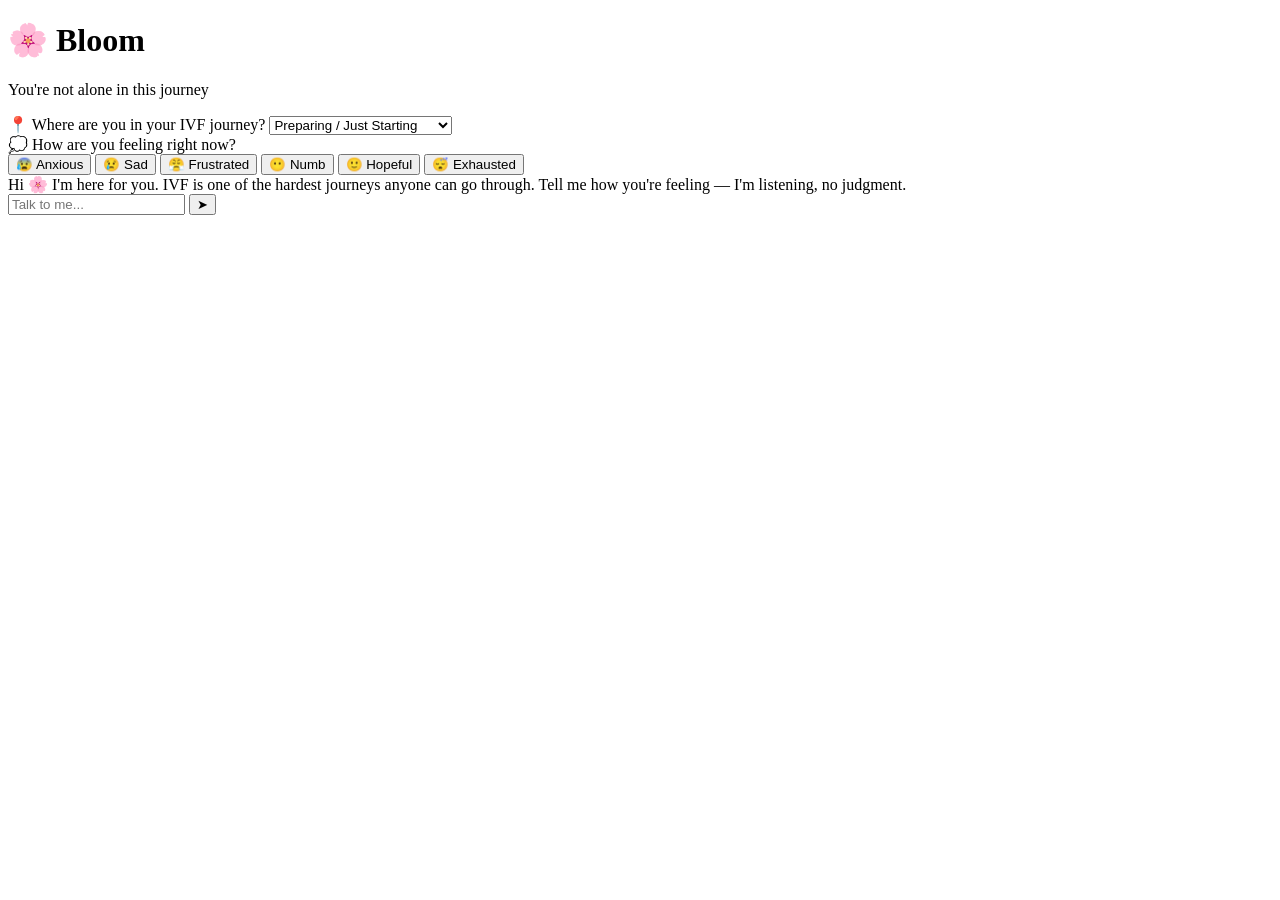
==== templates/index.html @ 7bbc2a42 "Create index.html" ====
<!DOCTYPE html>
<html>
<head>
    <meta name="viewport" content="width=device-width, initial-scale=1.0">
    <title>Bloom - IVF Support Companion</title>
    <link rel="stylesheet" href="/static/style.css">
</head>
<body>
    <div class="header">
        <h1>🌸 Bloom</h1>
        <p>You're not alone in this journey</p>
    </div>

    <div class="stage-selector">
        <label>📍 Where are you in your IVF journey?</label>
        <select id="stage">
            <option value="preparing">Preparing / Just Starting</option>
            <option value="stimulation">Stimulation Phase</option>
            <option value="retrieval">Egg Retrieval</option>
            <option value="transfer">Embryo Transfer</option>
            <option value="tww">Two-Week Wait 😰</option>
            <option value="results">Just Got Results</option>
            <option value="failed">Dealing with a Failed Cycle</option>
        </select>
    </div>

    <div class="mood-selector">
        <label>💭 How are you feeling right now?</label>
        <div class="mood-buttons">
            <button class="mood-btn" onclick="selectMood(this)">😰 Anxious</button>
            <button class="mood-btn" onclick="selectMood(this)">😢 Sad</button>
            <button class="mood-btn" onclick="selectMood(this)">😤 Frustrated</button>
            <button class="mood-btn" onclick="selectMood(this)">😶 Numb</button>
            <button class="mood-btn" onclick="selectMood(this)">🙂 Hopeful</button>
            <button class="mood-btn" onclick="selectMood(this)">😴 Exhausted</button>
        </div>
    </div>

    <div class="chat-container">
        <div class="chat-messages" id="messages">
            <div class="message bot">
                Hi 🌸 I'm here for you. IVF is one of the hardest journeys anyone can go through. Tell me how you're feeling — I'm listening, no judgment.
            </div>
        </div>
        <div class="typing" id="typing" style="display:none">Typing...</div>
        <div class="chat-input">
            <input type="text" id="userInput" placeholder="Talk to me..."
                onkeypress="if(event.key==='Enter') sendMessage()"/>
            <button onclick="sendMessage()">➤</button>
        </div>
    </div>

    <script src="/static/app.js"></script>
</body>
  </html>
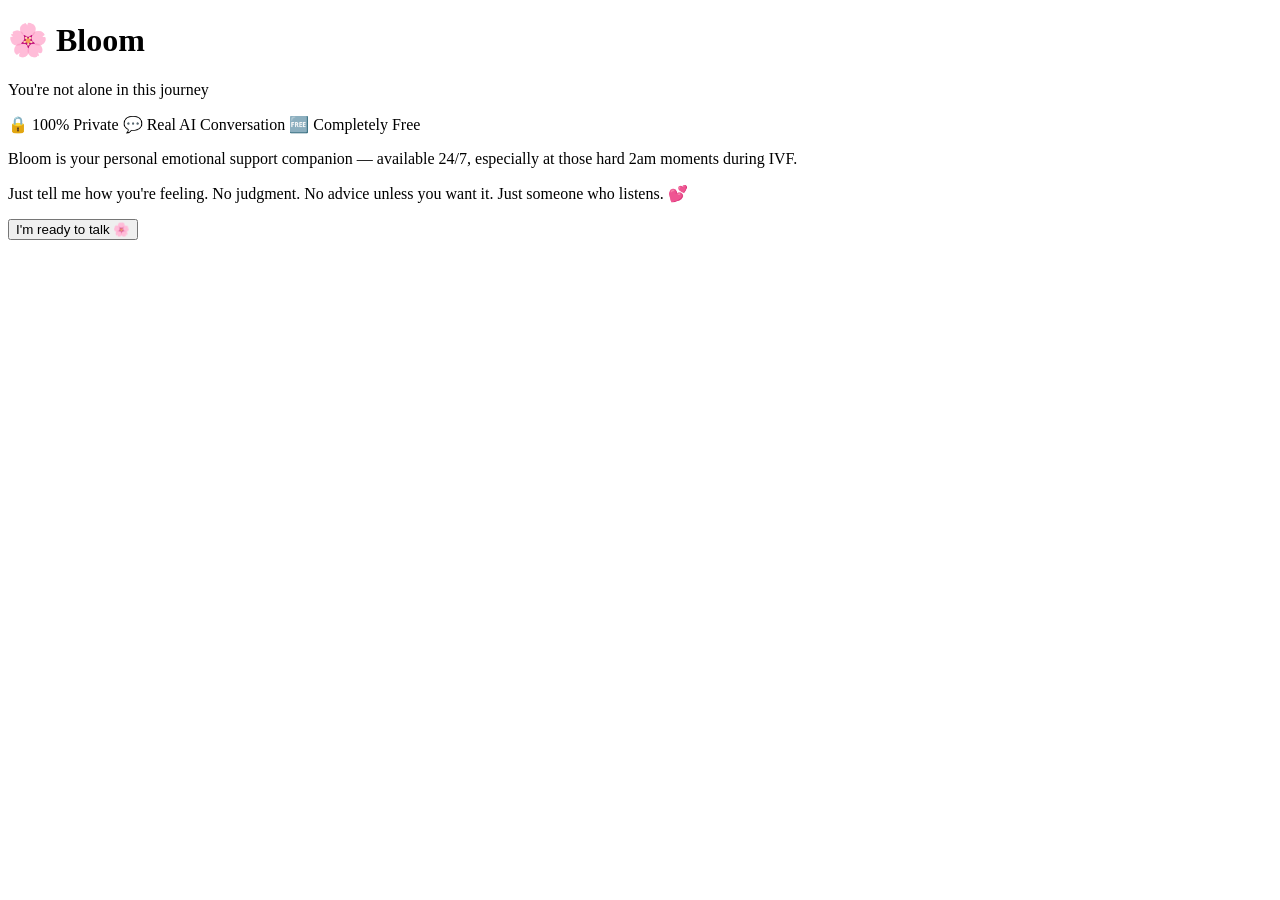
==== commit fac25b96: "Update index.html" ====
--- a/templates/index.html
+++ b/templates/index.html
@@ -1,55 +1,114 @@
 <!DOCTYPE html>
 <html>
 <head>
+    <!-- Google tag (gtag.js) -->
+    <script async src="https://www.googletagmanager.com/gtag/js?id=G-Y55SC76ZLN"></script>
+    <script>
+      window.dataLayer = window.dataLayer || [];
+      function gtag(){dataLayer.push(arguments);}
+      gtag('js', new Date());
+      gtag('config', 'G-Y55SC76ZLN');
+    </script>
     <meta name="viewport" content="width=device-width, initial-scale=1.0">
     <title>Bloom - IVF Support Companion</title>
     <link rel="stylesheet" href="/static/style.css">
 </head>
 <body>
-    <div class="header">
-        <h1>🌸 Bloom</h1>
-        <p>You're not alone in this journey</p>
-    </div>
 
-    <div class="stage-selector">
-        <label>📍 Where are you in your IVF journey?</label>
-        <select id="stage">
-            <option value="preparing">Preparing / Just Starting</option>
-            <option value="stimulation">Stimulation Phase</option>
-            <option value="retrieval">Egg Retrieval</option>
-            <option value="transfer">Embryo Transfer</option>
-            <option value="tww">Two-Week Wait 😰</option>
-            <option value="results">Just Got Results</option>
-            <option value="failed">Dealing with a Failed Cycle</option>
-        </select>
-    </div>
+    <!-- Welcome Overlay -->
+    <div class="welcome-overlay" id="welcomeOverlay">
+        <div class="welcome-box">
+            <h1>🌸 Bloom</h1>
+            <p class="welcome-tagline">You're not alone in this journey</p>
+            
+            <div class="trust-badges">
+                <span>🔒 100% Private</span>
+                <span>💬 Real AI Conversation</span>
+                <span>🆓 Completely Free</span>
+            </div>
 
-    <div class="mood-selector">
-        <label>💭 How are you feeling right now?</label>
-        <div class="mood-buttons">
-            <button class="mood-btn" onclick="selectMood(this)">😰 Anxious</button>
-            <button class="mood-btn" onclick="selectMood(this)">😢 Sad</button>
-            <button class="mood-btn" onclick="selectMood(this)">😤 Frustrated</button>
-            <button class="mood-btn" onclick="selectMood(this)">😶 Numb</button>
-            <button class="mood-btn" onclick="selectMood(this)">🙂 Hopeful</button>
-            <button class="mood-btn" onclick="selectMood(this)">😴 Exhausted</button>
+            <p class="welcome-desc">
+                Bloom is your personal emotional support companion — available 24/7, especially at those hard 2am moments during IVF.
+            </p>
+
+            <p class="welcome-desc">
+                Just tell me how you're feeling. No judgment. No advice unless you want it. Just someone who listens. 💕
+            </p>
+
+            <button class="start-btn" onclick="startChat()">I'm ready to talk 🌸</button>
         </div>
     </div>
 
-    <div class="chat-container">
-        <div class="chat-messages" id="messages">
-            <div class="message bot">
-                Hi 🌸 I'm here for you. IVF is one of the hardest journeys anyone can go through. Tell me how you're feeling — I'm listening, no judgment.
+    <!-- Main App -->
+    <div class="main-app" id="mainApp" style="display:none">
+        <div class="header">
+            <h1>🌸 Bloom</h1>
+            <p>You're not alone in this journey</p>
+        </div>
+
+        <div class="trust-strip">
+            <span>🔒 Private</span>
+            <span>💬 AI Support</span>
+            <span>🆓 Free</span>
+            <span>🌸 Built for IVF</span>
+        </div>
+
+        <div class="stage-selector">
+            <label>📍 Where are you in your IVF journey?</label>
+            <select id="stage">
+                <option value="preparing">Preparing / Just Starting</option>
+                <option value="stimulation">Stimulation Phase</option>
+                <option value="retrieval">Egg Retrieval</option>
+                <option value="transfer">Embryo Transfer</option>
+                <option value="tww">Two-Week Wait 😰</option>
+                <option value="results">Just Got Results</option>
+                <option value="failed">Dealing with a Failed Cycle</option>
+            </select>
+        </div>
+
+        <div class="mood-selector">
+            <label>💭 How are you feeling right now?</label>
+            <div class="mood-buttons">
+                <button class="mood-btn" onclick="selectMood(this)">😰 Anxious</button>
+                <button class="mood-btn" onclick="selectMood(this)">😢 Sad</button>
+                <button class="mood-btn" onclick="selectMood(this)">😤 Frustrated</button>
+                <button class="mood-btn" onclick="selectMood(this)">😶 Numb</button>
+                <button class="mood-btn" onclick="selectMood(this)">🙂 Hopeful</button>
+                <button class="mood-btn" onclick="selectMood(this)">😴 Exhausted</button>
             </div>
         </div>
-        <div class="typing" id="typing" style="display:none">Typing...</div>
-        <div class="chat-input">
-            <input type="text" id="userInput" placeholder="Talk to me..."
-                onkeypress="if(event.key==='Enter') sendMessage()"/>
-            <button onclick="sendMessage()">➤</button>
+
+        <div class="chat-container">
+            <div class="chat-messages" id="messages">
+                <div class="message bot">
+                    Hi 🌸 I'm here for you. IVF is one of the hardest journeys anyone can go through. Tell me how you're feeling — I'm listening, no judgment.
+                </div>
+                <div class="message hint">
+                    💡 Try saying: "I'm so anxious about my results" or "I can't sleep during the two week wait"
+                </div>
+            </div>
+            <div class="typing" id="typing" style="display:none">Typing...</div>
+            <div class="chat-input">
+                <input type="text" id="userInput" placeholder="Tell me how you're feeling..."
+                    onkeypress="if(event.key==='Enter') sendMessage()"/>
+                <button onclick="sendMessage()">➤</button>
+            </div>
+        </div>
+
+        <!-- Feedback Section -->
+        <div class="feedback-container" id="feedbackContainer" style="display:none">
+            <p>Was Bloom helpful today? 💕</p>
+            <div class="feedback-buttons">
+                <button class="feedback-btn" onclick="sendFeedback('helpful')">👍 Yes, it helped</button>
+                <button class="feedback-btn" onclick="sendFeedback('not_helpful')">👎 Not really</button>
+            </div>
+            <div id="feedbackThanks" style="display:none">
+                <p>Thank you! Your feedback helps us improve 🌸</p>
+            </div>
         </div>
     </div>
 
     <script src="/static/app.js"></script>
 </body>
-  </html>
+</html>
+
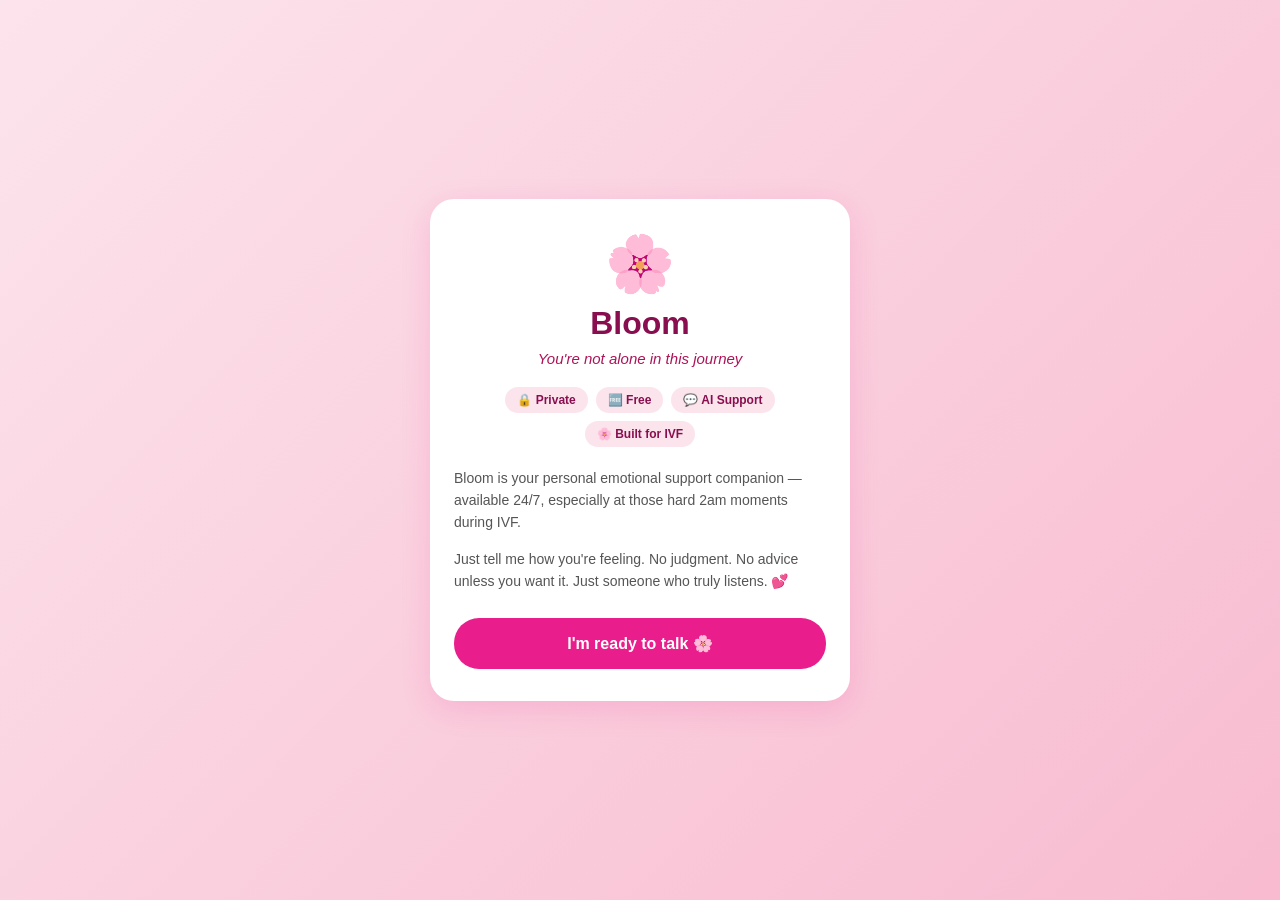
==== commit b6f42765: "Update index.html" ====
--- a/templates/index.html
+++ b/templates/index.html
@@ -15,32 +15,26 @@
 </head>
 <body>
 
-    <!-- Welcome Overlay -->
-    <div class="welcome-overlay" id="welcomeOverlay">
+    <!-- Welcome Screen -->
+    <div id="welcomeScreen">
         <div class="welcome-box">
-            <h1>🌸 Bloom</h1>
+            <div class="welcome-logo">🌸</div>
+            <h1>Bloom</h1>
             <p class="welcome-tagline">You're not alone in this journey</p>
-            
             <div class="trust-badges">
-                <span>🔒 100% Private</span>
-                <span>💬 Real AI Conversation</span>
-                <span>🆓 Completely Free</span>
+                <span>🔒 Private</span>
+                <span>🆓 Free</span>
+                <span>💬 AI Support</span>
+                <span>🌸 Built for IVF</span>
             </div>
-
-            <p class="welcome-desc">
-                Bloom is your personal emotional support companion — available 24/7, especially at those hard 2am moments during IVF.
-            </p>
-
-            <p class="welcome-desc">
-                Just tell me how you're feeling. No judgment. No advice unless you want it. Just someone who listens. 💕
-            </p>
-
+            <p class="welcome-desc">Bloom is your personal emotional support companion — available 24/7, especially at those hard 2am moments during IVF.</p>
+            <p class="welcome-desc">Just tell me how you're feeling. No judgment. No advice unless you want it. Just someone who truly listens. 💕</p>
             <button class="start-btn" onclick="startChat()">I'm ready to talk 🌸</button>
         </div>
     </div>
 
-    <!-- Main App -->
-    <div class="main-app" id="mainApp" style="display:none">
+    <!-- Main Chat App -->
+    <div id="mainApp" style="display:none">
         <div class="header">
             <h1>🌸 Bloom</h1>
             <p>You're not alone in this journey</p>
@@ -53,62 +47,134 @@
             <span>🌸 Built for IVF</span>
         </div>
 
-        <div class="stage-selector">
-            <label>📍 Where are you in your IVF journey?</label>
-            <select id="stage">
-                <option value="preparing">Preparing / Just Starting</option>
-                <option value="stimulation">Stimulation Phase</option>
-                <option value="retrieval">Egg Retrieval</option>
-                <option value="transfer">Embryo Transfer</option>
-                <option value="tww">Two-Week Wait 😰</option>
-                <option value="results">Just Got Results</option>
-                <option value="failed">Dealing with a Failed Cycle</option>
-            </select>
+        <!-- Tab Navigation -->
+        <div class="tab-nav">
+            <button class="tab-btn active" onclick="showTab('chatTab', this)">💬 Talk</button>
+            <button class="tab-btn" onclick="showTab('exercisesTab', this)">🧘 Calm</button>
+            <button class="tab-btn" onclick="showTab('affirmationsTab', this)">✨ Affirm</button>
+            <button class="tab-btn" onclick="showTab('journalTab', this)">📓 Journal</button>
         </div>
 
-        <div class="mood-selector">
-            <label>💭 How are you feeling right now?</label>
-            <div class="mood-buttons">
-                <button class="mood-btn" onclick="selectMood(this)">😰 Anxious</button>
-                <button class="mood-btn" onclick="selectMood(this)">😢 Sad</button>
-                <button class="mood-btn" onclick="selectMood(this)">😤 Frustrated</button>
-                <button class="mood-btn" onclick="selectMood(this)">😶 Numb</button>
-                <button class="mood-btn" onclick="selectMood(this)">🙂 Hopeful</button>
-                <button class="mood-btn" onclick="selectMood(this)">😴 Exhausted</button>
+        <!-- Chat Tab -->
+        <div id="chatTab" class="tab-content">
+            <div class="stage-selector">
+                <label>📍 Where are you in your IVF journey?</label>
+                <select id="stage">
+                    <option value="preparing">Preparing / Just Starting</option>
+                    <option value="stimulation">Stimulation Phase</option>
+                    <option value="retrieval">Egg Retrieval</option>
+                    <option value="transfer">Embryo Transfer</option>
+                    <option value="tww">Two-Week Wait 😰</option>
+                    <option value="results">Just Got Results</option>
+                    <option value="failed">Dealing with a Failed Cycle</option>
+                </select>
+            </div>
+
+            <div class="mood-selector">
+                <label>💭 How are you feeling right now?</label>
+                <div class="mood-buttons">
+                    <button class="mood-btn" onclick="selectMood(this)">😰 Anxious</button>
+                    <button class="mood-btn" onclick="selectMood(this)">😢 Sad</button>
+                    <button class="mood-btn" onclick="selectMood(this)">😤 Frustrated</button>
+                    <button class="mood-btn" onclick="selectMood(this)">😶 Numb</button>
+                    <button class="mood-btn" onclick="selectMood(this)">🙂 Hopeful</button>
+                    <button class="mood-btn" onclick="selectMood(this)">😴 Exhausted</button>
+                </div>
+            </div>
+
+            <div class="chat-container">
+                <div class="chat-messages" id="messages">
+                    <div class="message bot">Hi 🌸 I'm here for you. IVF is one of the hardest journeys anyone can go through. Tell me how you're feeling — I'm listening, no judgment.</div>
+                    <div class="message hint">💡 Try: "I'm so anxious about my results" or "I can't sleep during the two week wait"</div>
+                </div>
+                <div class="typing" id="typing" style="display:none">Typing...</div>
+                <div class="chat-input">
+                    <input type="text" id="userInput" placeholder="Tell me how you're feeling..." onkeypress="if(event.key==='Enter') sendMessage()"/>
+                    <button onclick="sendMessage()">➤</button>
+                </div>
+            </div>
+
+            <div class="feedback-container" id="feedbackContainer" style="display:none">
+                <p>Was Bloom helpful today? 💕</p>
+                <div class="feedback-buttons">
+                    <button class="feedback-btn" onclick="sendFeedback('helpful')">👍 Yes, it helped</button>
+                    <button class="feedback-btn" onclick="sendFeedback('not_helpful')">👎 Not really</button>
+                </div>
+                <div id="feedbackThanks" style="display:none">
+                    <p>Thank you! Your feedback helps us improve 🌸</p>
+                </div>
             </div>
         </div>
 
-        <div class="chat-container">
-            <div class="chat-messages" id="messages">
-                <div class="message bot">
-                    Hi 🌸 I'm here for you. IVF is one of the hardest journeys anyone can go through. Tell me how you're feeling — I'm listening, no judgment.
-                </div>
-                <div class="message hint">
-                    💡 Try saying: "I'm so anxious about my results" or "I can't sleep during the two week wait"
+        <!-- Calm Tab -->
+        <div id="exercisesTab" class="tab-content" style="display:none">
+            <div class="section-title">🧘 Calming Exercises</div>
+            <p class="section-desc">Choose an exercise to help you feel calmer right now</p>
+
+            <div class="exercise-card" onclick="startExercise('breathing')">
+                <div class="exercise-icon">😮‍💨</div>
+                <div class="exercise-info">
+                    <h3>Box Breathing</h3>
+                    <p>2 minutes • Reduces anxiety instantly</p>
                 </div>
             </div>
-            <div class="typing" id="typing" style="display:none">Typing...</div>
-            <div class="chat-input">
-                <input type="text" id="userInput" placeholder="Tell me how you're feeling..."
-                    onkeypress="if(event.key==='Enter') sendMessage()"/>
-                <button onclick="sendMessage()">➤</button>
+
+            <div class="exercise-card" onclick="startExercise('grounding')">
+                <div class="exercise-icon">🌿</div>
+                <div class="exercise-info">
+                    <h3>5-4-3-2-1 Grounding</h3>
+                    <p>3 minutes • Brings you back to now</p>
+                </div>
+            </div>
+
+            <div class="exercise-card" onclick="startExercise('bodyscan')">
+                <div class="exercise-icon">💆</div>
+                <div class="exercise-info">
+                    <h3>Body Scan Relaxation</h3>
+                    <p>5 minutes • Releases physical tension</p>
+                </div>
+            </div>
+
+            <div class="exercise-card" onclick="startExercise('visualization')">
+                <div class="exercise-icon">🌈</div>
+                <div class="exercise-info">
+                    <h3>Safe Place Visualization</h3>
+                    <p>4 minutes • Creates inner peace</p>
+                </div>
+            </div>
+
+            <!-- Exercise Player -->
+            <div id="exercisePlayer" style="display:none">
+                <div class="exercise-player">
+                    <div id="exerciseText" class="exercise-step"></div>
+                    <div id="exerciseTimer" class="exercise-timer"></div>
+                    <button class="exercise-next-btn" onclick="nextStep()">Next ➤</button>
+                    <button class="exercise-close-btn" onclick="closeExercise()">✕ Close</button>
+                </div>
             </div>
         </div>
 
-        <!-- Feedback Section -->
-        <div class="feedback-container" id="feedbackContainer" style="display:none">
-            <p>Was Bloom helpful today? 💕</p>
-            <div class="feedback-buttons">
-                <button class="feedback-btn" onclick="sendFeedback('helpful')">👍 Yes, it helped</button>
-                <button class="feedback-btn" onclick="sendFeedback('not_helpful')">👎 Not really</button>
+        <!-- Affirmations Tab -->
+        <div id="affirmationsTab" class="tab-content" style="display:none">
+            <div class="section-title">✨ Daily Affirmations</div>
+            <p class="section-desc">Words of strength for your IVF journey</p>
+            <div id="affirmationCard" class="affirmation-card">
+                <div class="affirmation-text" id="affirmationText"></div>
+                <button class="affirmation-btn" onclick="newAffirmation()">New Affirmation 🌸</button>
             </div>
-            <div id="feedbackThanks" style="display:none">
-                <p>Thank you! Your feedback helps us improve 🌸</p>
-            </div>
+        </div>
+
+        <!-- Journal Tab -->
+        <div id="journalTab" class="tab-content" style="display:none">
+            <div class="section-title">📓 Today's Journal</div>
+            <p class="section-desc">Write freely — this is your private space</p>
+            <div class="journal-prompt" id="journalPrompt"></div>
+            <textarea class="journal-input" id="journalText" placeholder="Write how you're feeling today..."></textarea>
+            <button class="journal-save-btn" onclick="saveJournal()">Save Entry 💕</button>
+            <div id="journalSaved" style="display:none" class="journal-saved">✅ Saved! Keep writing whenever you need to.</div>
         </div>
     </div>
 
     <script src="/static/app.js"></script>
 </body>
 </html>
-
--- a/static/style.css
+++ b/static/style.css
@@ -0,0 +1,326 @@
+* { box-sizing: border-box; margin: 0; padding: 0; }
+
+body {
+    font-family: 'Segoe UI', sans-serif;
+    background: linear-gradient(135deg, #fce4ec, #f8bbd0);
+    min-height: 100vh;
+}
+
+/* ===== WELCOME SCREEN ===== */
+#welcomeScreen {
+    min-height: 100vh;
+    display: flex;
+    align-items: center;
+    justify-content: center;
+    padding: 20px;
+}
+
+.welcome-box {
+    background: white;
+    border-radius: 24px;
+    padding: 32px 24px;
+    max-width: 420px;
+    width: 100%;
+    text-align: center;
+    box-shadow: 0 8px 30px rgba(233,30,140,0.15);
+}
+
+.welcome-logo {
+    font-size: 56px;
+    margin-bottom: 8px;
+}
+
+.welcome-box h1 {
+    color: #880e4f;
+    font-size: 32px;
+    margin-bottom: 8px;
+}
+
+.welcome-tagline {
+    color: #ad1457;
+    font-size: 15px;
+    font-style: italic;
+    margin-bottom: 20px;
+}
+
+.trust-badges {
+    display: flex;
+    gap: 8px;
+    justify-content: center;
+    flex-wrap: wrap;
+    margin-bottom: 20px;
+}
+
+.trust-badges span {
+    background: #fce4ec;
+    color: #880e4f;
+    padding: 6px 12px;
+    border-radius: 20px;
+    font-size: 12px;
+    font-weight: 600;
+}
+
+.welcome-desc {
+    color: #555;
+    font-size: 14px;
+    line-height: 1.6;
+    margin-bottom: 14px;
+    text-align: left;
+}
+
+.start-btn {
+    background: #e91e8c;
+    color: white;
+    border: none;
+    border-radius: 25px;
+    padding: 16px 32px;
+    font-size: 16px;
+    font-weight: 600;
+    cursor: pointer;
+    width: 100%;
+    margin-top: 12px;
+}
+
+/* ===== MAIN APP ===== */
+#mainApp {
+    flex-direction: column;
+    align-items: center;
+    padding: 20px;
+    min-height: 100vh;
+}
+
+.header {
+    text-align: center;
+    margin-bottom: 16px;
+    width: 100%;
+    max-width: 480px;
+}
+
+.header h1 {
+    color: #880e4f;
+    font-size: 24px;
+}
+
+.header p {
+    color: #ad1457;
+    font-size: 14px;
+    margin-top: 5px;
+}
+
+.trust-strip {
+    display: flex;
+    gap: 8px;
+    justify-content: center;
+    flex-wrap: wrap;
+    margin-bottom: 16px;
+    width: 100%;
+    max-width: 480px;
+}
+
+.trust-strip span {
+    background: white;
+    color: #880e4f;
+    padding: 5px 10px;
+    border-radius: 20px;
+    font-size: 11px;
+    font-weight: 600;
+    box-shadow: 0 2px 8px rgba(0,0,0,0.08);
+}
+
+.stage-selector {
+    background: white;
+    border-radius: 16px;
+    padding: 16px;
+    width: 100%;
+    max-width: 480px;
+    margin-bottom: 16px;
+    box-shadow: 0 4px 15px rgba(0,0,0,0.1);
+}
+
+.stage-selector label {
+    display: block;
+    color: #880e4f;
+    font-weight: 600;
+    margin-bottom: 8px;
+    font-size: 14px;
+}
+
+.stage-selector select {
+    width: 100%;
+    padding: 10px;
+    border: 2px solid #f48fb1;
+    border-radius: 10px;
+    color: #333;
+    font-size: 14px;
+    background: white;
+}
+
+.mood-selector {
+    background: white;
+    border-radius: 16px;
+    padding: 16px;
+    width: 100%;
+    max-width: 480px;
+    margin-bottom: 16px;
+    box-shadow: 0 4px 15px rgba(0,0,0,0.1);
+}
+
+.mood-selector label {
+    display: block;
+    color: #880e4f;
+    font-weight: 600;
+    margin-bottom: 10px;
+    font-size: 14px;
+}
+
+.mood-buttons {
+    display: flex;
+    gap: 8px;
+    flex-wrap: wrap;
+}
+
+.mood-btn {
+    padding: 8px 14px;
+    border: 2px solid #f48fb1;
+    border-radius: 20px;
+    background: white;
+    color: #ad1457;
+    font-size: 13px;
+    cursor: pointer;
+}
+
+.mood-btn.selected {
+    background: #e91e8c;
+    color: white;
+    border-color: #e91e8c;
+}
+
+.chat-container {
+    background: white;
+    border-radius: 20px;
+    width: 100%;
+    max-width: 480px;
+    box-shadow: 0 4px 15px rgba(0,0,0,0.1);
+    display: flex;
+    flex-direction: column;
+    height: 420px;
+}
+
+.chat-messages {
+    flex: 1;
+    overflow-y: auto;
+    padding: 16px;
+    display: flex;
+    flex-direction: column;
+    gap: 12px;
+}
+
+.message {
+    max-width: 80%;
+    padding: 12px 16px;
+    border-radius: 18px;
+    font-size: 14px;
+    line-height: 1.5;
+}
+
+.message.bot {
+    background: #fce4ec;
+    color: #333;
+    align-self: flex-start;
+    border-bottom-left-radius: 4px;
+}
+
+.message.user {
+    background: #e91e8c;
+    color: white;
+    align-self: flex-end;
+    border-bottom-right-radius: 4px;
+}
+
+.message.hint {
+    background: #fff9c4;
+    color: #666;
+    font-size: 12px;
+    align-self: center;
+    text-align: center;
+    border-radius: 12px;
+    max-width: 90%;
+}
+
+.chat-input {
+    display: flex;
+    padding: 12px;
+    border-top: 1px solid #f8bbd0;
+    gap: 8px;
+}
+
+.chat-input input {
+    flex: 1;
+    padding: 10px 14px;
+    border: 2px solid #f48fb1;
+    border-radius: 20px;
+    font-size: 14px;
+    outline: none;
+}
+
+.chat-input input:focus {
+    border-color: #e91e8c;
+}
+
+.chat-input button {
+    background: #e91e8c;
+    color: white;
+    border: none;
+    border-radius: 50%;
+    width: 42px;
+    height: 42px;
+    font-size: 18px;
+    cursor: pointer;
+}
+
+.typing {
+    color: #ad1457;
+    font-size: 13px;
+    font-style: italic;
+    padding: 0 16px 8px;
+}
+
+.feedback-container {
+    background: white;
+    border-radius: 16px;
+    padding: 16px;
+    width: 100%;
+    max-width: 480px;
+    margin-top: 16px;
+    box-shadow: 0 4px 15px rgba(0,0,0,0.1);
+    text-align: center;
+}
+
+.feedback-container p {
+    color: #880e4f;
+    font-weight: 600;
+    margin-bottom: 12px;
+    font-size: 15px;
+}
+
+.feedback-buttons {
+    display: flex;
+    gap: 12px;
+    justify-content: center;
+}
+
+.feedback-btn {
+    padding: 10px 20px;
+    border: 2px solid #f48fb1;
+    border-radius: 20px;
+    background: white;
+    color: #ad1457;
+    font-size: 14px;
+    cursor: pointer;
+}
+
+#feedbackThanks p {
+    color: #e91e8c;
+    font-size: 14px;
+    margin-top: 10px;
+}
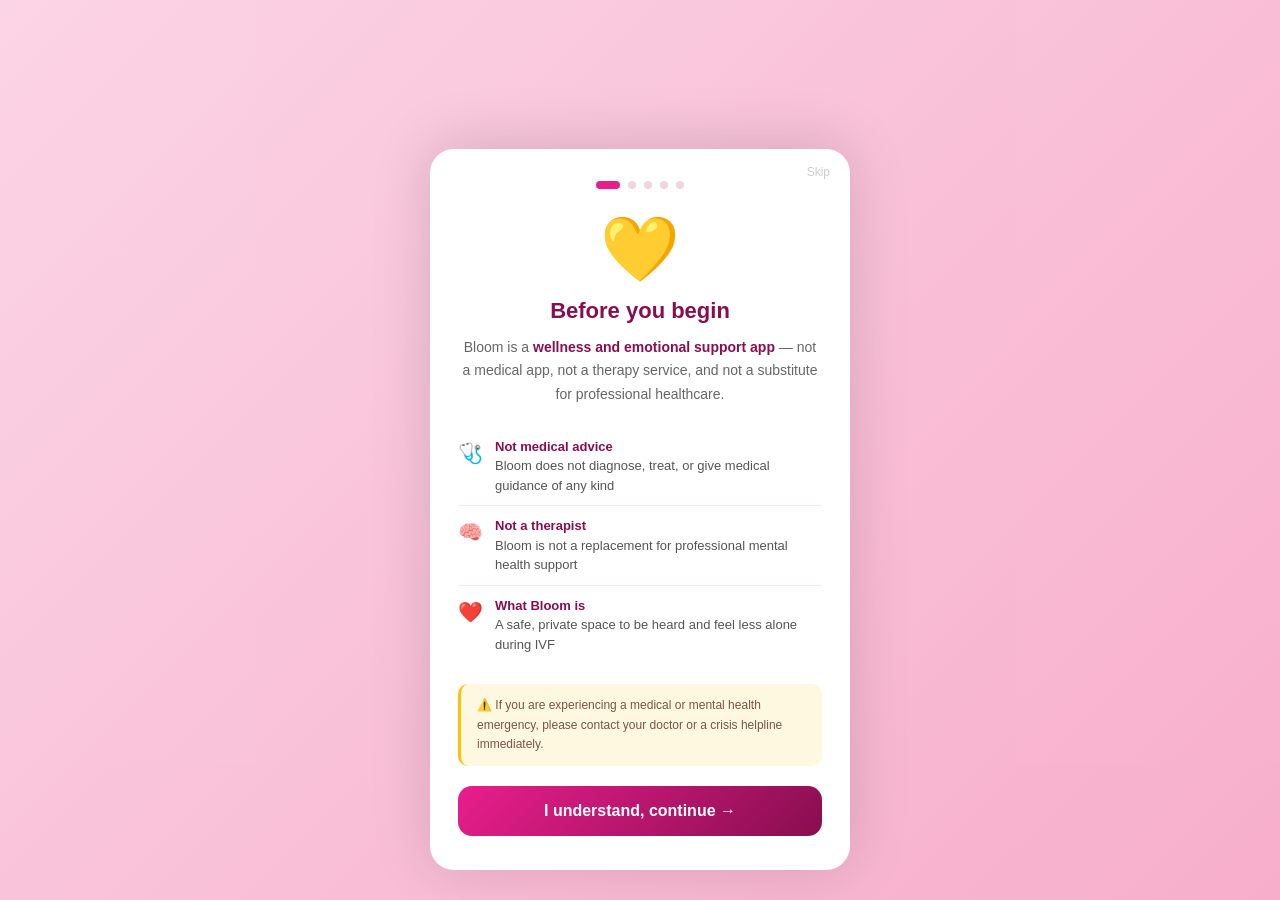
==== commit 60ac317d: "Update index.html" ====
--- a/templates/index.html
+++ b/templates/index.html
@@ -1,7 +1,6 @@
 <!DOCTYPE html>
 <html>
 <head>
-    <!-- Google tag (gtag.js) -->
     <script async src="https://www.googletagmanager.com/gtag/js?id=G-Y55SC76ZLN"></script>
     <script>
       window.dataLayer = window.dataLayer || [];
@@ -12,50 +11,172 @@
     <meta name="viewport" content="width=device-width, initial-scale=1.0">
     <title>Bloom - IVF Support Companion</title>
     <link rel="stylesheet" href="/static/style.css">
+    <style>
+        #onboarding {
+            position: fixed;
+            inset: 0;
+            background: rgba(233,30,140,0.08);
+            z-index: 9999;
+            display: flex;
+            align-items: flex-end;
+            justify-content: center;
+            padding: 20px;
+        }
+        .ob-card {
+            background: white;
+            border-radius: 24px;
+            width: 100%;
+            max-width: 420px;
+            padding: 32px 28px 24px;
+            position: relative;
+            box-shadow: 0 -4px 60px rgba(0,0,0,0.15);
+            animation: slideUp 0.5s cubic-bezier(0.34,1.56,0.64,1);
+            margin-bottom: 10px;
+        }
+        @keyframes slideUp {
+            from { transform: translateY(80px); opacity: 0; }
+            to { transform: translateY(0); opacity: 1; }
+        }
+        .ob-dots { display: flex; justify-content: center; gap: 8px; margin-bottom: 28px; }
+        .ob-dot { width: 8px; height: 8px; border-radius: 50%; background: #f0d6e0; transition: all 0.3s ease; }
+        .ob-dot.active { background: #e91e8c; width: 24px; border-radius: 4px; }
+        .ob-illustration { text-align: center; font-size: 64px; margin-bottom: 16px; line-height: 1; }
+        .ob-title { font-size: 22px; font-weight: 700; color: #880e4f; text-align: center; margin-bottom: 10px; line-height: 1.3; }
+        .ob-desc { font-size: 14px; color: #666; text-align: center; line-height: 1.7; margin-bottom: 20px; }
+        .ob-desc strong { color: #880e4f; }
+        .ob-steps { list-style: none; margin-bottom: 20px; }
+        .ob-steps li { display: flex; align-items: flex-start; gap: 12px; padding: 10px 0; border-bottom: 1px solid #fce4ec; font-size: 13px; color: #555; line-height: 1.5; }
+        .ob-steps li:last-child { border-bottom: none; }
+        .ob-steps .step-icon { font-size: 20px; flex-shrink: 0; margin-top: 1px; }
+        .ob-steps strong { color: #880e4f; display: block; font-size: 13px; font-weight: 600; }
+        .ob-pills { display: flex; flex-wrap: wrap; justify-content: center; gap: 8px; margin-bottom: 20px; }
+        .ob-pill { background: #fce4ec; border-radius: 20px; padding: 6px 14px; font-size: 12px; color: #880e4f; font-weight: 500; }
+        .ob-warning { background: #fff8e1; border-radius: 10px; padding: 12px 16px; margin-bottom: 20px; font-size: 12px; color: #795548; line-height: 1.6; text-align: left; border-left: 3px solid #ffc107; }
+        .ob-btn-primary { width: 100%; padding: 16px; background: linear-gradient(135deg, #e91e8c, #880e4f); color: white; border: none; border-radius: 14px; font-size: 16px; font-weight: 600; cursor: pointer; margin-bottom: 10px; }
+        .ob-btn-skip { width: 100%; padding: 10px; background: none; color: #bbb; border: none; font-size: 13px; cursor: pointer; }
+        .ob-skip-top { position: absolute; top: 16px; right: 20px; font-size: 12px; color: #ccc; cursor: pointer; background: none; border: none; }
+        .ob-slide { display: none; }
+        .ob-slide.active { display: block; }
+    </style>
 </head>
 <body>
 
-    <!-- Welcome Screen -->
-    <div id="welcomeScreen">
+    <div id="onboarding">
+        <div class="ob-card">
+            <button class="ob-skip-top" onclick="skipOnboarding()">Skip</button>
+
+            <div class="ob-slide active" id="ob-slide-1">
+                <div class="ob-dots"><div class="ob-dot active"></div><div class="ob-dot"></div><div class="ob-dot"></div><div class="ob-dot"></div><div class="ob-dot"></div></div>
+                <div class="ob-illustration">💛</div>
+                <div class="ob-title">Before you begin</div>
+                <div class="ob-desc">Bloom is a <strong>wellness and emotional support app</strong> — not a medical app, not a therapy service, and not a substitute for professional healthcare.</div>
+                <ul class="ob-steps">
+                    <li><span class="step-icon">🩺</span><div><strong>Not medical advice</strong>Bloom does not diagnose, treat, or give medical guidance of any kind</div></li>
+                    <li><span class="step-icon">🧠</span><div><strong>Not a therapist</strong>Bloom is not a replacement for professional mental health support</div></li>
+                    <li><span class="step-icon">❤️</span><div><strong>What Bloom is</strong>A safe, private space to be heard and feel less alone during IVF</div></li>
+                </ul>
+                <div class="ob-warning">⚠️ If you are experiencing a medical or mental health emergency, please contact your doctor or a crisis helpline immediately.</div>
+                <button class="ob-btn-primary" onclick="obNext(2)">I understand, continue →</button>
+            </div>
+
+            <div class="ob-slide" id="ob-slide-2">
+                <div class="ob-dots"><div class="ob-dot"></div><div class="ob-dot active"></div><div class="ob-dot"></div><div class="ob-dot"></div><div class="ob-dot"></div></div>
+                <div class="ob-illustration">🌸</div>
+                <div class="ob-title">Welcome to Bloom</div>
+                <div class="ob-desc">Your <strong>24/7 emotional support companion</strong> for the IVF journey. Built for the hard moments — especially the 2am ones.</div>
+                <div class="ob-pills"><span class="ob-pill">🔒 100% Private</span><span class="ob-pill">💬 AI Powered</span><span class="ob-pill">🌸 IVF Focused</span></div>
+                <button class="ob-btn-primary" onclick="obNext(3)">Get Started →</button>
+                <button class="ob-btn-skip" onclick="skipOnboarding()">I'll explore on my own</button>
+            </div>
+
+            <div class="ob-slide" id="ob-slide-3">
+                <div class="ob-dots"><div class="ob-dot"></div><div class="ob-dot"></div><div class="ob-dot active"></div><div class="ob-dot"></div><div class="ob-dot"></div></div>
+                <div class="ob-illustration">💬</div>
+                <div class="ob-title">Talk to Bloom anytime</div>
+                <div class="ob-desc">Bloom understands <strong>exactly where you are in your IVF journey</strong>. Tell it your stage and how you feel.</div>
+                <ul class="ob-steps">
+                    <li><span class="step-icon">📍</span><div><strong>Select your IVF stage</strong>From stimulation to two-week wait — Bloom responds differently for each phase</div></li>
+                    <li><span class="step-icon">💭</span><div><strong>Share your mood</strong>Anxious, sad, hopeful — no feeling is wrong here</div></li>
+                    <li><span class="step-icon">💬</span><div><strong>Just start talking</strong>Type how you're feeling — Bloom responds like a caring friend</div></li>
+                </ul>
+                <button class="ob-btn-primary" onclick="obNext(4)">Next →</button>
+            </div>
+
+            <div class="ob-slide" id="ob-slide-4">
+                <div class="ob-dots"><div class="ob-dot"></div><div class="ob-dot"></div><div class="ob-dot"></div><div class="ob-dot active"></div><div class="ob-dot"></div></div>
+                <div class="ob-illustration">✨</div>
+                <div class="ob-title">More than just chat</div>
+                <div class="ob-desc">Bloom has <strong>4 tools</strong> to support you through every moment of IVF</div>
+                <ul class="ob-steps">
+                    <li><span class="step-icon">💬</span><div><strong>Talk</strong>Chat with Bloom anytime — day or night</div></li>
+                    <li><span class="step-icon">🧘</span><div><strong>Calm</strong>Breathing exercises and grounding tools for anxiety</div></li>
+                    <li><span class="step-icon">✨</span><div><strong>Affirm</strong>Daily affirmations written for IVF patients</div></li>
+                    <li><span class="step-icon">📓</span><div><strong>Journal</strong>A private space to write your feelings freely</div></li>
+                </ul>
+                <button class="ob-btn-primary" onclick="obNext(5)">Next →</button>
+            </div>
+
+            <div class="ob-slide" id="ob-slide-5">
+                <div class="ob-dots"><div class="ob-dot"></div><div class="ob-dot"></div><div class="ob-dot"></div><div class="ob-dot"></div><div class="ob-dot active"></div></div>
+                <div class="ob-illustration">🏥</div>
+                <div class="ob-title">Ready to begin</div>
+                <div class="ob-desc">Start <strong>free with 5 messages a day</strong>, or ask your IVF clinic for an access code for unlimited support.</div>
+                <ul class="ob-steps">
+                    <li><span class="step-icon">🆓</span><div><strong>Free access</strong>5 messages per day — resets every morning</div></li>
+                    <li><span class="step-icon">🏥</span><div><strong>Clinic code</strong>Ask your fertility clinic for a code — unlocks unlimited access</div></li>
+                    <li><span class="step-icon">🔒</span><div><strong>Always private</strong>No names, no personal data stored. Ever.</div></li>
+                </ul>
+                <button class="ob-btn-primary" onclick="skipOnboarding()">Start using Bloom 🌸</button>
+            </div>
+        </div>
+    </div>
+
+    <div id="welcomeScreen" style="display:none">
         <div class="welcome-box">
             <div class="welcome-logo">🌸</div>
             <h1>Bloom</h1>
             <p class="welcome-tagline">You're not alone in this journey</p>
             <div class="trust-badges">
                 <span>🔒 Private</span>
-                <span>🆓 Free</span>
                 <span>💬 AI Support</span>
                 <span>🌸 Built for IVF</span>
             </div>
             <p class="welcome-desc">Bloom is your personal emotional support companion — available 24/7, especially at those hard 2am moments during IVF.</p>
             <p class="welcome-desc">Just tell me how you're feeling. No judgment. No advice unless you want it. Just someone who truly listens. 💕</p>
-            <button class="start-btn" onclick="startChat()">I'm ready to talk 🌸</button>
-        </div>
-    </div>
-
-    <!-- Main Chat App -->
+            <button class="start-btn" onclick="showCodeEntry()">I have a clinic code 🏥</button>
+            <button class="start-btn-free" onclick="startFreeChat()">Try free (5 messages/day)</button>
+        </div>
+    </div>
+
+    <div id="codeScreen" style="display:none">
+        <div class="welcome-box">
+            <div class="welcome-logo">🏥</div>
+            <h1>Enter Clinic Code</h1>
+            <p class="welcome-tagline">Your clinic gave you a special access code</p>
+            <input type="text" id="codeInput" class="code-input" placeholder="e.g. BLOOM-AUS-001" />
+            <div id="codeError" class="code-error" style="display:none">❌ Invalid code. Please check with your clinic.</div>
+            <button class="start-btn" onclick="validateCode()">Access Bloom 🌸</button>
+            <button class="start-btn-free" onclick="showWelcome()">← Go back</button>
+        </div>
+    </div>
+
     <div id="mainApp" style="display:none">
         <div class="header">
             <h1>🌸 Bloom</h1>
-            <p>You're not alone in this journey</p>
-        </div>
-
+            <p id="accessLabel">You're not alone in this journey</p>
+        </div>
         <div class="trust-strip">
             <span>🔒 Private</span>
             <span>💬 AI Support</span>
-            <span>🆓 Free</span>
+            <span id="accessBadge">🆓 Free</span>
             <span>🌸 Built for IVF</span>
         </div>
-
-        <!-- Tab Navigation -->
         <div class="tab-nav">
             <button class="tab-btn active" onclick="showTab('chatTab', this)">💬 Talk</button>
             <button class="tab-btn" onclick="showTab('exercisesTab', this)">🧘 Calm</button>
             <button class="tab-btn" onclick="showTab('affirmationsTab', this)">✨ Affirm</button>
             <button class="tab-btn" onclick="showTab('journalTab', this)">📓 Journal</button>
         </div>
-
-        <!-- Chat Tab -->
         <div id="chatTab" class="tab-content">
             <div class="stage-selector">
                 <label>📍 Where are you in your IVF journey?</label>
@@ -69,7 +190,6 @@
                     <option value="failed">Dealing with a Failed Cycle</option>
                 </select>
             </div>
-
             <div class="mood-selector">
                 <label>💭 How are you feeling right now?</label>
                 <div class="mood-buttons">
@@ -81,69 +201,38 @@
                     <button class="mood-btn" onclick="selectMood(this)">😴 Exhausted</button>
                 </div>
             </div>
-
             <div class="chat-container">
                 <div class="chat-messages" id="messages">
                     <div class="message bot">Hi 🌸 I'm here for you. IVF is one of the hardest journeys anyone can go through. Tell me how you're feeling — I'm listening, no judgment.</div>
                     <div class="message hint">💡 Try: "I'm so anxious about my results" or "I can't sleep during the two week wait"</div>
                 </div>
                 <div class="typing" id="typing" style="display:none">Typing...</div>
+                <div id="messageCounter" class="message-counter" style="display:none"></div>
                 <div class="chat-input">
                     <input type="text" id="userInput" placeholder="Tell me how you're feeling..." onkeypress="if(event.key==='Enter') sendMessage()"/>
                     <button onclick="sendMessage()">➤</button>
                 </div>
             </div>
-
+            <div id="upgradePrompt" class="upgrade-prompt" style="display:none">
+                <p>💕 You've used your 5 free messages today</p>
+                <p>Come back tomorrow for more free messages, or get a clinic code from your IVF provider for unlimited access.</p>
+            </div>
             <div class="feedback-container" id="feedbackContainer" style="display:none">
                 <p>Was Bloom helpful today? 💕</p>
                 <div class="feedback-buttons">
                     <button class="feedback-btn" onclick="sendFeedback('helpful')">👍 Yes, it helped</button>
                     <button class="feedback-btn" onclick="sendFeedback('not_helpful')">👎 Not really</button>
                 </div>
-                <div id="feedbackThanks" style="display:none">
-                    <p>Thank you! Your feedback helps us improve 🌸</p>
-                </div>
-            </div>
-        </div>
-
-        <!-- Calm Tab -->
+                <div id="feedbackThanks" style="display:none"><p>Thank you! Your feedback helps us improve 🌸</p></div>
+            </div>
+        </div>
         <div id="exercisesTab" class="tab-content" style="display:none">
             <div class="section-title">🧘 Calming Exercises</div>
             <p class="section-desc">Choose an exercise to help you feel calmer right now</p>
-
-            <div class="exercise-card" onclick="startExercise('breathing')">
-                <div class="exercise-icon">😮‍💨</div>
-                <div class="exercise-info">
-                    <h3>Box Breathing</h3>
-                    <p>2 minutes • Reduces anxiety instantly</p>
-                </div>
-            </div>
-
-            <div class="exercise-card" onclick="startExercise('grounding')">
-                <div class="exercise-icon">🌿</div>
-                <div class="exercise-info">
-                    <h3>5-4-3-2-1 Grounding</h3>
-                    <p>3 minutes • Brings you back to now</p>
-                </div>
-            </div>
-
-            <div class="exercise-card" onclick="startExercise('bodyscan')">
-                <div class="exercise-icon">💆</div>
-                <div class="exercise-info">
-                    <h3>Body Scan Relaxation</h3>
-                    <p>5 minutes • Releases physical tension</p>
-                </div>
-            </div>
-
-            <div class="exercise-card" onclick="startExercise('visualization')">
-                <div class="exercise-icon">🌈</div>
-                <div class="exercise-info">
-                    <h3>Safe Place Visualization</h3>
-                    <p>4 minutes • Creates inner peace</p>
-                </div>
-            </div>
-
-            <!-- Exercise Player -->
+            <div class="exercise-card" onclick="startExercise('breathing')"><div class="exercise-icon">😮‍💨</div><div class="exercise-info"><h3>Box Breathing</h3><p>2 minutes • Reduces anxiety instantly</p></div></div>
+            <div class="exercise-card" onclick="startExercise('grounding')"><div class="exercise-icon">🌿</div><div class="exercise-info"><h3>5-4-3-2-1 Grounding</h3><p>3 minutes • Brings you back to now</p></div></div>
+            <div class="exercise-card" onclick="startExercise('bodyscan')"><div class="exercise-icon">💆</div><div class="exercise-info"><h3>Body Scan Relaxation</h3><p>5 minutes • Releases physical tension</p></div></div>
+            <div class="exercise-card" onclick="startExercise('visualization')"><div class="exercise-icon">🌈</div><div class="exercise-info"><h3>Safe Place Visualization</h3><p>4 minutes • Creates inner peace</p></div></div>
             <div id="exercisePlayer" style="display:none">
                 <div class="exercise-player">
                     <div id="exerciseText" class="exercise-step"></div>
@@ -153,18 +242,14 @@
                 </div>
             </div>
         </div>
-
-        <!-- Affirmations Tab -->
         <div id="affirmationsTab" class="tab-content" style="display:none">
             <div class="section-title">✨ Daily Affirmations</div>
             <p class="section-desc">Words of strength for your IVF journey</p>
-            <div id="affirmationCard" class="affirmation-card">
+            <div class="affirmation-card">
                 <div class="affirmation-text" id="affirmationText"></div>
                 <button class="affirmation-btn" onclick="newAffirmation()">New Affirmation 🌸</button>
             </div>
         </div>
-
-        <!-- Journal Tab -->
         <div id="journalTab" class="tab-content" style="display:none">
             <div class="section-title">📓 Today's Journal</div>
             <p class="section-desc">Write freely — this is your private space</p>
@@ -176,5 +261,30 @@
     </div>
 
     <script src="/static/app.js"></script>
+    <script>
+        function obNext(n) {
+            document.querySelectorAll('.ob-slide').forEach(s => s.classList.remove('active'));
+            const t = document.getElementById('ob-slide-' + n);
+            if (t) t.classList.add('active');
+        }
+
+        function skipOnboarding() {
+            localStorage.setItem('bloom_onboarded', 'true');
+            const ob = document.getElementById('onboarding');
+            ob.style.opacity = '0';
+            ob.style.transition = 'opacity 0.3s ease';
+            setTimeout(() => {
+                ob.style.display = 'none';
+                document.getElementById('welcomeScreen').style.display = 'flex';
+            }, 300);
+        }
+
+        window.addEventListener('DOMContentLoaded', () => {
+            if (localStorage.getItem('bloom_onboarded') === 'true') {
+                document.getElementById('onboarding').style.display = 'none';
+                document.getElementById('welcomeScreen').style.display = 'flex';
+            }
+        });
+    </script>
 </body>
-</html>
+                                                            </html>
--- a/static/style.css
+++ b/static/style.css
@@ -324,3 +324,289 @@
     font-size: 14px;
     margin-top: 10px;
 }
+
+/* ===== TABS ===== */
+.tab-nav {
+    display: flex;
+    gap: 8px;
+    width: 100%;
+    max-width: 480px;
+    margin-bottom: 16px;
+    background: white;
+    border-radius: 16px;
+    padding: 8px;
+    box-shadow: 0 4px 15px rgba(0,0,0,0.1);
+}
+
+.tab-btn {
+    flex: 1;
+    padding: 10px 4px;
+    border: none;
+    border-radius: 12px;
+    background: transparent;
+    color: #ad1457;
+    font-size: 12px;
+    font-weight: 600;
+    cursor: pointer;
+    transition: all 0.2s;
+}
+
+.tab-btn.active {
+    background: #e91e8c;
+    color: white;
+}
+
+.tab-content {
+    width: 100%;
+    max-width: 480px;
+}
+
+/* ===== EXERCISES ===== */
+.section-title {
+    color: #880e4f;
+    font-size: 18px;
+    font-weight: 700;
+    margin-bottom: 6px;
+}
+
+.section-desc {
+    color: #ad1457;
+    font-size: 13px;
+    margin-bottom: 16px;
+}
+
+.exercise-card {
+    background: white;
+    border-radius: 16px;
+    padding: 16px;
+    margin-bottom: 12px;
+    box-shadow: 0 4px 15px rgba(0,0,0,0.08);
+    display: flex;
+    align-items: center;
+    gap: 16px;
+    cursor: pointer;
+    transition: all 0.2s;
+}
+
+.exercise-card:hover {
+    transform: translateY(-2px);
+    box-shadow: 0 6px 20px rgba(233,30,140,0.15);
+}
+
+.exercise-icon {
+    font-size: 32px;
+}
+
+.exercise-info h3 {
+    color: #880e4f;
+    font-size: 15px;
+    margin-bottom: 4px;
+}
+
+.exercise-info p {
+    color: #999;
+    font-size: 12px;
+}
+
+.exercise-player {
+    background: white;
+    border-radius: 20px;
+    padding: 24px;
+    margin-top: 16px;
+    box-shadow: 0 4px 15px rgba(0,0,0,0.1);
+    text-align: center;
+}
+
+.exercise-step {
+    color: #333;
+    font-size: 16px;
+    line-height: 1.6;
+    margin-bottom: 16px;
+    min-height: 60px;
+}
+
+.exercise-timer {
+    color: #ad1457;
+    font-size: 13px;
+    margin-bottom: 16px;
+}
+
+.exercise-next-btn {
+    background: #e91e8c;
+    color: white;
+    border: none;
+    border-radius: 25px;
+    padding: 12px 32px;
+    font-size: 15px;
+    cursor: pointer;
+    margin-right: 8px;
+}
+
+.exercise-close-btn {
+    background: transparent;
+    color: #ad1457;
+    border: 2px solid #f48fb1;
+    border-radius: 25px;
+    padding: 12px 24px;
+    font-size: 15px;
+    cursor: pointer;
+}
+
+/* ===== AFFIRMATIONS ===== */
+.affirmation-card {
+    background: white;
+    border-radius: 20px;
+    padding: 32px 24px;
+    text-align: center;
+    box-shadow: 0 4px 15px rgba(0,0,0,0.1);
+    margin-bottom: 16px;
+}
+
+.affirmation-text {
+    color: #880e4f;
+    font-size: 18px;
+    line-height: 1.6;
+    font-style: italic;
+    margin-bottom: 20px;
+    min-height: 80px;
+}
+
+.affirmation-btn {
+    background: #e91e8c;
+    color: white;
+    border: none;
+    border-radius: 25px;
+    padding: 12px 24px;
+    font-size: 14px;
+    cursor: pointer;
+}
+
+/* ===== JOURNAL ===== */
+.journal-prompt {
+    background: #fce4ec;
+    border-radius: 12px;
+    padding: 14px;
+    color: #880e4f;
+    font-size: 14px;
+    line-height: 1.5;
+    margin-bottom: 16px;
+    font-style: italic;
+}
+
+.journal-input {
+    width: 100%;
+    min-height: 200px;
+    padding: 16px;
+    border: 2px solid #f48fb1;
+    border-radius: 16px;
+    font-size: 14px;
+    line-height: 1.6;
+    color: #333;
+    background: white;
+    outline: none;
+    resize: vertical;
+    margin-bottom: 12px;
+    font-family: 'Segoe UI', sans-serif;
+}
+
+.journal-input:focus {
+    border-color: #e91e8c;
+}
+
+.journal-save-btn {
+    background: #e91e8c;
+    color: white;
+    border: none;
+    border-radius: 25px;
+    padding: 14px 32px;
+    font-size: 15px;
+    cursor: pointer;
+    width: 100%;
+}
+
+.journal-saved {
+    text-align: center;
+    color: #e91e8c;
+    font-size: 14px;
+    margin-top: 12px;
+    font-weight: 600;
+}
+
+/* ===== CODE SCREEN ===== */
+#welcomeScreen, #codeScreen {
+    min-height: 100vh;
+    display: flex;
+    align-items: center;
+    justify-content: center;
+    padding: 20px;
+}
+
+.code-input {
+    width: 100%;
+    padding: 14px;
+    border: 2px solid #f48fb1;
+    border-radius: 12px;
+    font-size: 18px;
+    text-align: center;
+    letter-spacing: 3px;
+    font-weight: 700;
+    color: #880e4f;
+    outline: none;
+    margin-bottom: 12px;
+    text-transform: uppercase;
+}
+
+.code-input:focus {
+    border-color: #e91e8c;
+}
+
+.code-error {
+    color: #e53935;
+    font-size: 13px;
+    margin-bottom: 12px;
+    text-align: center;
+}
+
+.start-btn-free {
+    background: transparent;
+    color: #ad1457;
+    border: 2px solid #f48fb1;
+    border-radius: 25px;
+    padding: 14px 32px;
+    font-size: 15px;
+    cursor: pointer;
+    width: 100%;
+    margin-top: 10px;
+}
+
+/* ===== UPGRADE PROMPT ===== */
+.upgrade-prompt {
+    background: #fce4ec;
+    border-radius: 16px;
+    padding: 20px;
+    text-align: center;
+    margin-top: 16px;
+    width: 100%;
+    max-width: 480px;
+}
+
+.upgrade-prompt p {
+    color: #880e4f;
+    font-size: 14px;
+    line-height: 1.6;
+    margin-bottom: 8px;
+    font-weight: 600;
+}
+
+.upgrade-prompt p:last-child {
+    font-weight: normal;
+    color: #ad1457;
+}
+
+/* ===== MESSAGE COUNTER ===== */
+.message-counter {
+    text-align: center;
+    color: #ad1457;
+    font-size: 12px;
+    padding: 4px;
+}
